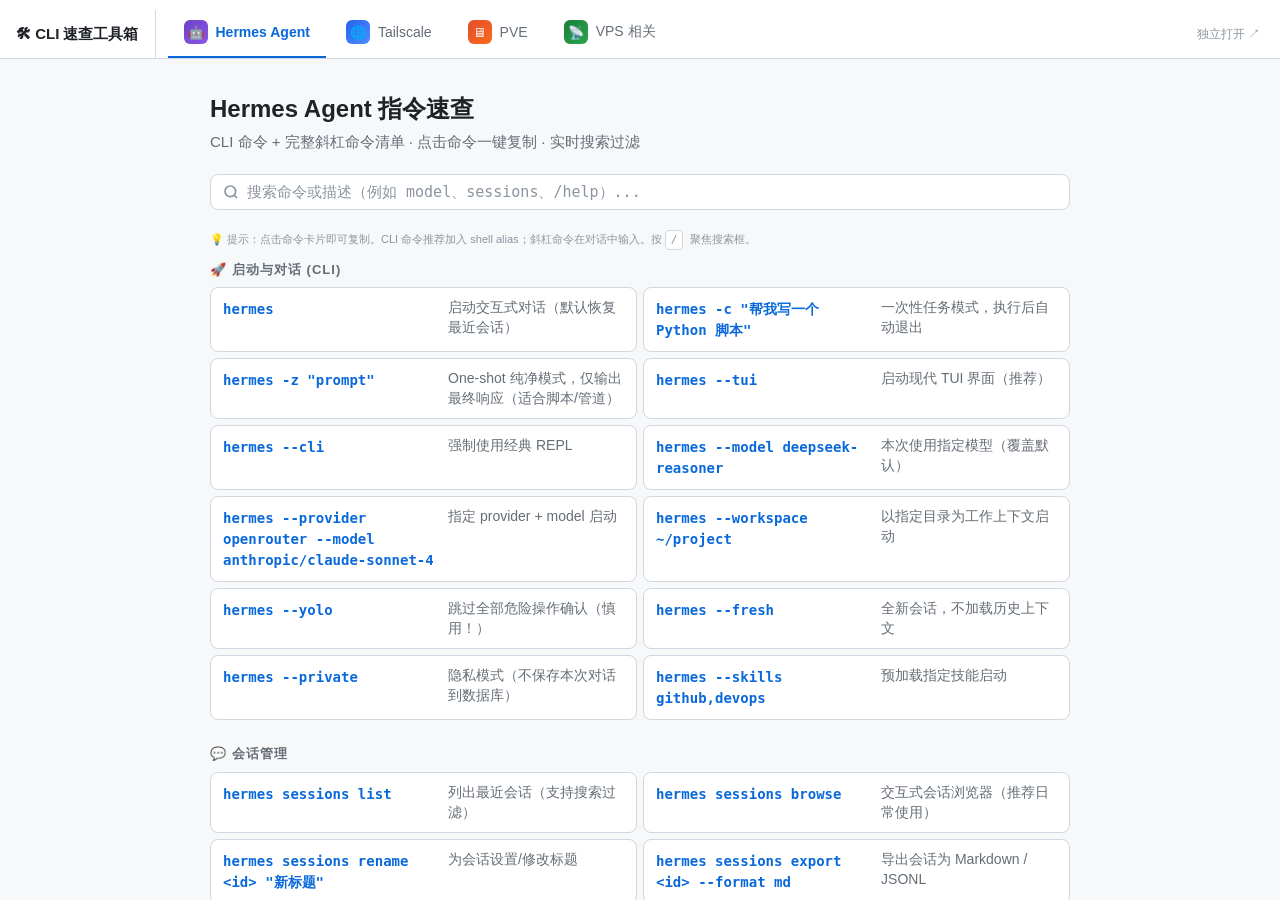
==== index.html @ e5b7b419 "统一四个指令页样式与渲染逻辑，新增 VPS 部署速查页 - 抽取 assets/shared.css 与 assets/shared.js，四个页面共用统一样式与渲染引擎 - 修复 innerHTML" ====
<!DOCTYPE html>
<html lang="zh">
<head>
<meta charset="UTF-8" />
<meta name="viewport" content="width=device-width, initial-scale=1.0" />
<link rel="icon" type="image/svg+xml" href="data:image/svg+xml,%3Csvg xmlns='http://www.w3.org/2000/svg' viewBox='0 0 100 100'%3E%3Crect width='100' height='100' rx='20' fill='%236e40c9'/%3E%3Ctext x='50' y='68' font-size='60' text-anchor='middle' fill='white'%3E%E2%9A%A1%3C/text%3E%3C/svg%3E" />
<title>CLI 速查工具箱</title>
<style>
  *, *::before, *::after { box-sizing: border-box; margin: 0; padding: 0; }
  html, body { height: 100%; }
  body {
    font-family: -apple-system, BlinkMacSystemFont, 'Segoe UI', sans-serif;
    background: #f6f8fa; color: #1f2328;
    display: flex; flex-direction: column;
    overflow: hidden;
  }
  .tabbar {
    display: flex; align-items: stretch; gap: 4px;
    padding: 10px 16px 0;
    background: #fff; border-bottom: 1px solid #d0d7de;
    flex-shrink: 0;
    overflow-x: auto;
  }
  .brand {
    display: flex; align-items: center; gap: 8px;
    font-size: 15px; font-weight: 600;
    padding-right: 16px; margin-right: 8px;
    border-right: 1px solid #d0d7de;
    white-space: nowrap;
  }
  .tab {
    display: flex; align-items: center; gap: 8px;
    padding: 10px 16px 12px;
    font-size: 14px; color: #656d76;
    background: none; border: none; cursor: pointer;
    border-bottom: 2px solid transparent;
    transition: color 0.15s, border-color 0.15s;
    white-space: nowrap;
    font-family: inherit;
  }
  .tab:hover { color: #1f2328; }
  .tab.active { color: #0969da; border-bottom-color: #0969da; font-weight: 600; }
  .tab-icon {
    width: 24px; height: 24px; border-radius: 6px;
    display: flex; align-items: center; justify-content: center;
    font-size: 13px; flex-shrink: 0;
  }
  .icon-hermes { background: linear-gradient(135deg, #6e40c9, #8957e5); color: #fff; }
  .icon-tailscale { background: linear-gradient(135deg, #2463eb, #4c8dff); color: #fff; }
  .icon-pve { background: linear-gradient(135deg, #e54d2e, #f76b1c); color: #fff; }
  .icon-vps { background: linear-gradient(135deg, #1a7f37, #2da44e); color: #fff; }
  .tabbar-spacer { flex: 1; }
  .open-link {
    display: flex; align-items: center;
    font-size: 12px; color: #8c959f; text-decoration: none;
    padding: 0 4px;
  }
  .open-link:hover { color: #0969da; }
  .frame-wrap { flex: 1; position: relative; }
  iframe {
    position: absolute; inset: 0;
    width: 100%; height: 100%;
    border: none;
    background: transparent;
  }
  @media (prefers-color-scheme: dark) {
    body { background: #0d1117; color: #e6edf3; }
    .tabbar { background: #161b22; border-bottom-color: #30363d; }
    .brand { border-right-color: #30363d; }
    .tab { color: #8b949e; }
    .tab:hover { color: #e6edf3; }
    .tab.active { color: #58a6ff; border-bottom-color: #58a6ff; }
  }
</style>
</head>
<body>
<div class="tabbar">
  <span class="brand">🛠 CLI 速查工具箱</span>
  <button class="tab" data-page="hermes-command.html" data-hash="hermes">
    <span class="tab-icon icon-hermes">🤖</span>Hermes Agent
  </button>
  <button class="tab" data-page="tailscale-command.html" data-hash="tailscale">
    <span class="tab-icon icon-tailscale">🌐</span>Tailscale
  </button>
  <button class="tab" data-page="pve-command.html" data-hash="pve">
    <span class="tab-icon icon-pve">🖥</span>PVE
  </button>
  <button class="tab" data-page="vps-command.html" data-hash="vps">
    <span class="tab-icon icon-vps">📡</span>VPS 相关
  </button>
  <span class="tabbar-spacer"></span>
  <a class="open-link" id="open-standalone" href="hermes-command.html" target="_blank">独立打开 ↗</a>
</div>
<div class="frame-wrap">
  <iframe id="frame" src="hermes-command.html" title="CLI 速查内容"></iframe>
</div>
<script>
const tabs = document.querySelectorAll('.tab');
const frame = document.getElementById('frame');
const openLink = document.getElementById('open-standalone');

function activate(hash, updateUrl) {
  const target = Array.from(tabs).find(t => t.dataset.hash === hash) || tabs[0];
  tabs.forEach(t => t.classList.toggle('active', t === target));
  frame.src = target.dataset.page;
  openLink.href = target.dataset.page;
  if (updateUrl) {
    history.replaceState(null, '', '#' + target.dataset.hash);
  }
}

tabs.forEach(t => t.addEventListener('click', () => activate(t.dataset.hash, true)));
window.addEventListener('hashchange', () => activate(location.hash.slice(1), false));
activate(location.hash.slice(1), false);
</script>
</body>
</html>
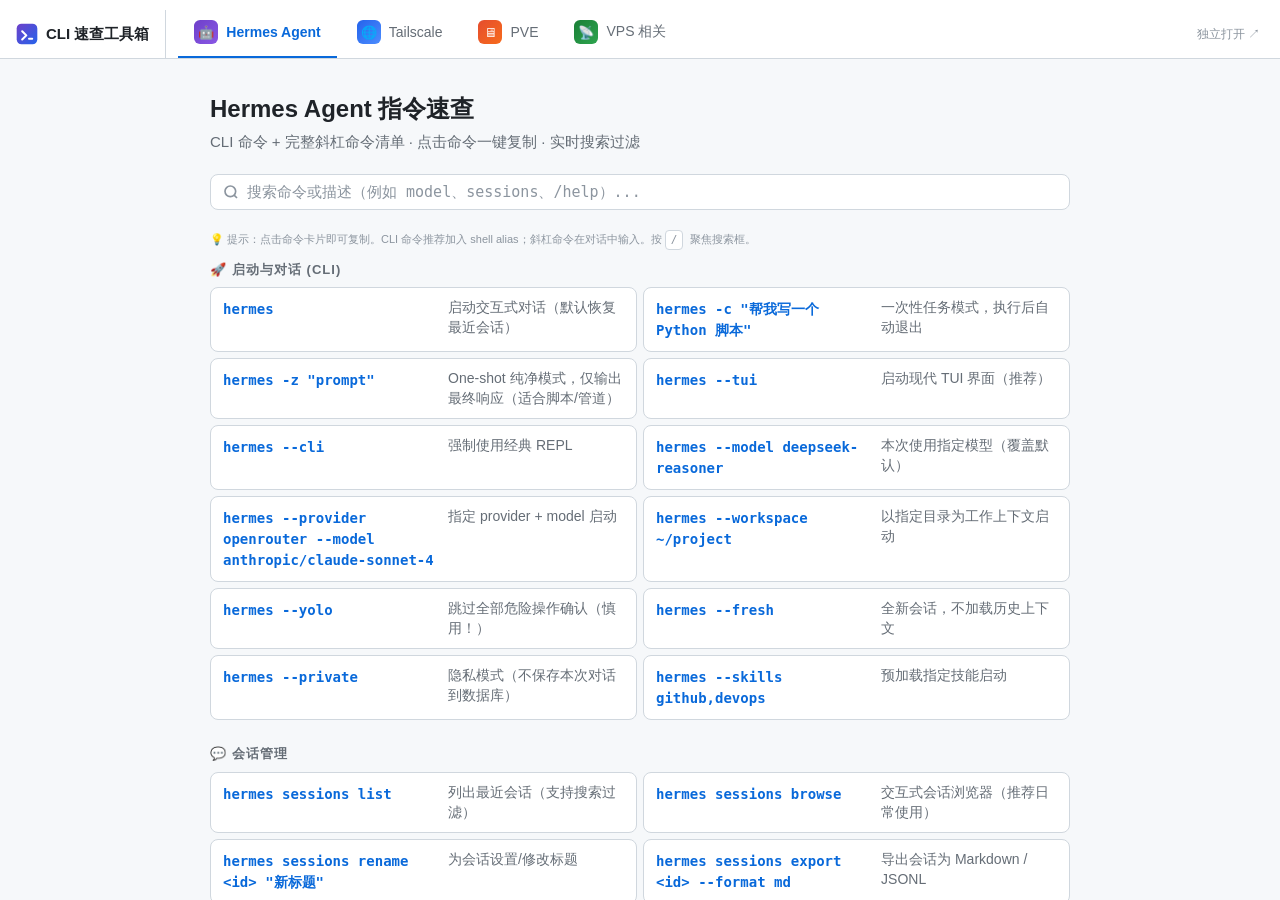
==== commit 199f58ea: "新增站点 logo 与 favicon，接入所有页面" ====
--- a/index.html
+++ b/index.html
@@ -3,7 +3,7 @@
 <head>
 <meta charset="UTF-8" />
 <meta name="viewport" content="width=device-width, initial-scale=1.0" />
-<link rel="icon" type="image/svg+xml" href="data:image/svg+xml,%3Csvg xmlns='http://www.w3.org/2000/svg' viewBox='0 0 100 100'%3E%3Crect width='100' height='100' rx='20' fill='%236e40c9'/%3E%3Ctext x='50' y='68' font-size='60' text-anchor='middle' fill='white'%3E%E2%9A%A1%3C/text%3E%3C/svg%3E" />
+<link rel="icon" type="image/svg+xml" href="assets/favicon.svg" />
 <title>CLI 速查工具箱</title>
 <style>
   *, *::before, *::after { box-sizing: border-box; margin: 0; padding: 0; }
@@ -75,7 +75,7 @@
 </head>
 <body>
 <div class="tabbar">
-  <span class="brand">🛠 CLI 速查工具箱</span>
+  <span class="brand"><img src="assets/favicon.svg" width="22" height="22" alt="" style="border-radius:5px" /> CLI 速查工具箱</span>
   <button class="tab" data-page="hermes-command.html" data-hash="hermes">
     <span class="tab-icon icon-hermes">🤖</span>Hermes Agent
   </button>
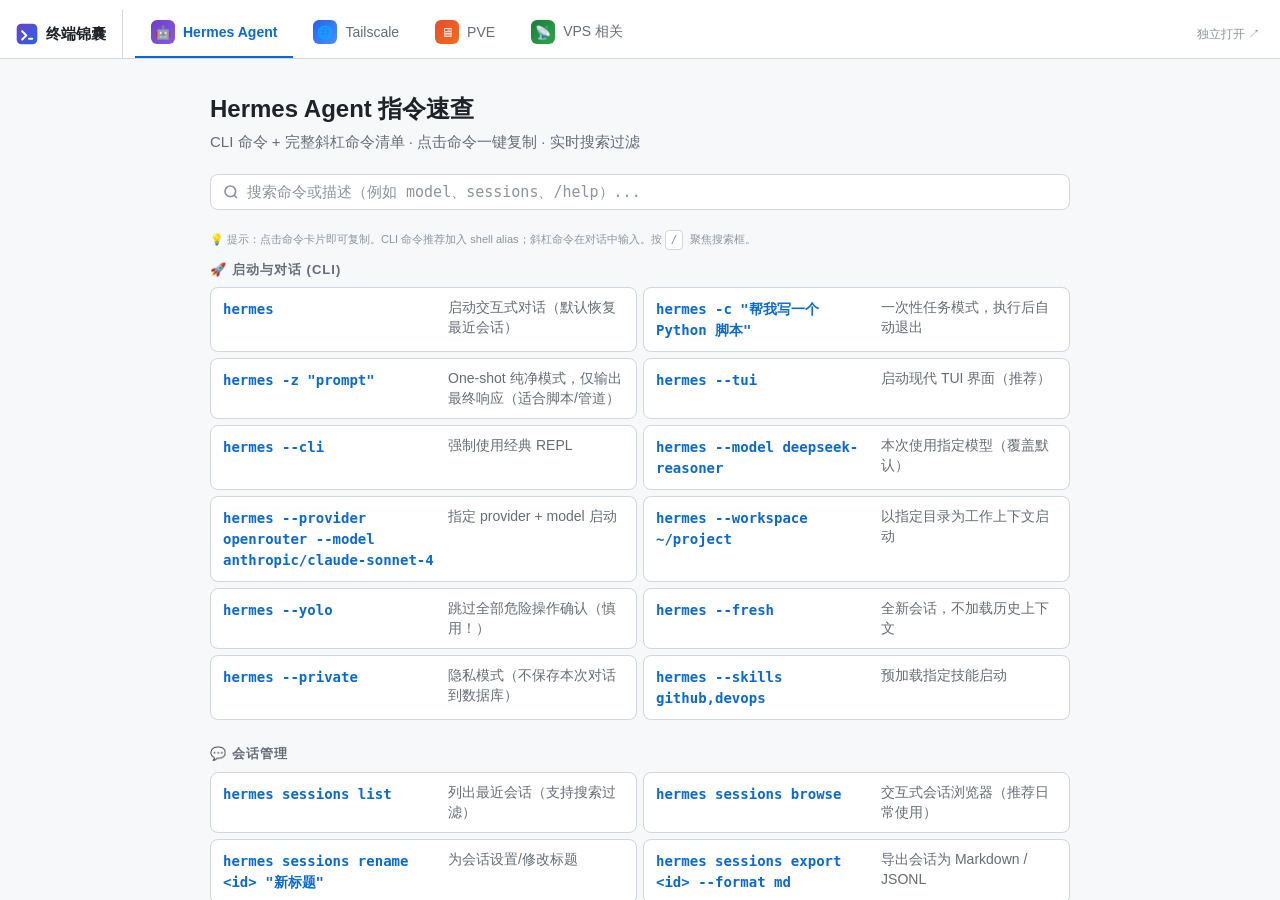
==== commit df982fc5: "站点更名：终端锦囊 · CheatDeck，重写 README" ====
--- a/index.html
+++ b/index.html
@@ -4,7 +4,7 @@
 <meta charset="UTF-8" />
 <meta name="viewport" content="width=device-width, initial-scale=1.0" />
 <link rel="icon" type="image/svg+xml" href="assets/favicon.svg" />
-<title>CLI 速查工具箱</title>
+<title>终端锦囊 · CheatDeck</title>
 <style>
   *, *::before, *::after { box-sizing: border-box; margin: 0; padding: 0; }
   html, body { height: 100%; }
@@ -75,7 +75,7 @@
 </head>
 <body>
 <div class="tabbar">
-  <span class="brand"><img src="assets/favicon.svg" width="22" height="22" alt="" style="border-radius:5px" /> CLI 速查工具箱</span>
+  <span class="brand"><img src="assets/favicon.svg" width="22" height="22" alt="" style="border-radius:5px" /> 终端锦囊</span>
   <button class="tab" data-page="hermes-command.html" data-hash="hermes">
     <span class="tab-icon icon-hermes">🤖</span>Hermes Agent
   </button>
